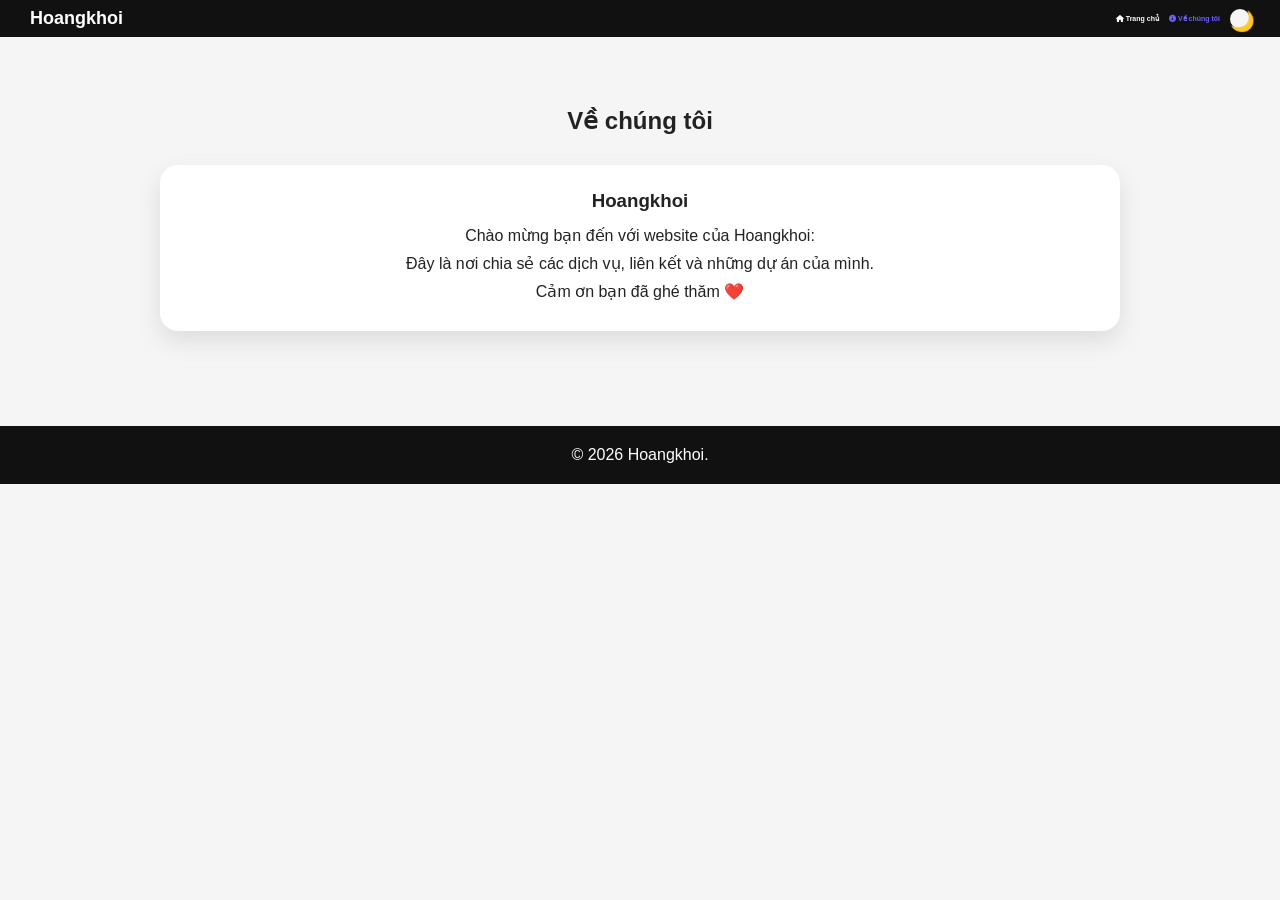
==== about.html @ afb0d111 "Add files via upload" ====
<!DOCTYPE html>
<html lang="vi">

<head>
    <meta charset="UTF-8">
    <meta name="viewport" content="width=device-width, initial-scale=1.0">
    <title>Về chúng tôi</title>

    <link rel="stylesheet" href="style.css?v=2">

    <link rel="stylesheet"
        href="https://cdnjs.cloudflare.com/ajax/libs/font-awesome/6.5.1/css/all.min.css">
</head>

<body>

<header>

    <h1 class="logo">Hoangkhoi</h1>

    <nav class="navbar">

        <a href="index.html">
            <i class="fa-solid fa-house"></i>
            Trang chủ
        </a>

        <a href="about.html" class="active">
            <i class="fa-solid fa-circle-info"></i>
            Về chúng tôi
        </a>

        <button id="theme-toggle">
            🌙
        </button>

    </nav>

</header>


<section class="services">

    <h2>Về chúng tôi</h2>

    <div class="service-item">

        <h3>Hoangkhoi</h3>

        <p>
            Chào mừng bạn đến với website của Hoangkhoi:
        </p>

        <p>
            Đây là nơi chia sẻ các dịch vụ, liên kết và những dự án của mình.
        </p>

        <p>
            Cảm ơn bạn đã ghé thăm ❤️
        </p>

    </div>

</section>


<footer>

    © 2026 Hoangkhoi. 

</footer>

<script src="script.js?v=2"></script>

</body>

</html>
---- style.css ----
/* = / 
/ KhoinD VN / 
/ = */

*{ 
margin:0; 
padding:0; 
box-sizing:border-box; 
}

body{ 
font-family:Arial,Helvetica,sans-serif; 
background:#f5f5f5; 
color:#222; 
transition:0.3s; 
}

/* Header */

header{ 
background:#111; 
color:#fff;

display:flex;
justify-content:space-between;
align-items:center;

padding:8px 30px;

position:sticky;
top:0;
z-index:1000;
}

.logo{ 
font-size:18px; 
font-weight:bold; 
}

/* Thanh điều hướng */

.navbar{ 
display:flex; 
align-items:center; 
gap:10px; 
}

.navbar a{ 
color:white; 
text-decoration:none; 
font-size:7px; 
font-weight:bold; 
transition:.3s; 
}

.navbar a:hover{ 
color:#6C63FF; 
}

.navbar a.active{ 
color:#6C63FF; 
}

/* Nút Dark Mode */

#theme-toggle{

width:20px;
height:20px;

border:none;
border-radius:50%;

cursor:pointer;

background:#f5f5f5;
color:white;

font-size:20px;

transition:.3s;
}

#theme-toggle:hover{

transform:scale(1.1);
}

/* Nội dung */

.services{

max-width:1000px;

margin:50px auto;

padding:20px;
}

.services h2{

text-align:center;

margin-bottom:30px;
}

.service-item{ 
background:white; 
border-radius:18px; 
padding:25px; 
margin-bottom:25px; 
box-shadow:0 10px 25px rgba(0,0,0,.1); 
transition:.3s;

display:flex;
flex-direction:column;
align-items:center;
justify-content:center;
text-align:center;
}

.service-item:hover{

transform:translateY(-5px);
}

.service-item h3{

margin-bottom:10px;
}

.service-item p{

line-height:28px;
}

.service-item a{ 
display:inline-flex; 
align-items:center; 
justify-content:center;

width:120px;
height:50px;

margin-top:15px;

background:#6C63FF;
color:white;
text-decoration:none;

border-radius:12px;
}

.service-item a:hover{

opacity:.9;
}

/* Footer */

footer{

background:#111;

color:white;

text-align:center;

padding:20px;

margin-top:50px;
}

/* Dark Mode */

.dark-mode{

background:#121212;

color:white;
}

.dark-mode header{

background:#000;
}

.dark-mode footer{

background:#000;
}

.dark-mode .service-item{

background:#1f1f1f;

color:white;
}

.dark-mode .service-item a{

background:#6C63FF;
}

/* Điện thoại */

@media(max-width:768px){

header{

flex-direction:column;

gap:15px;
}

.navbar{

flex-wrap:wrap;

justify-content:center;
}

.logo{

font-size:22px;
}

}
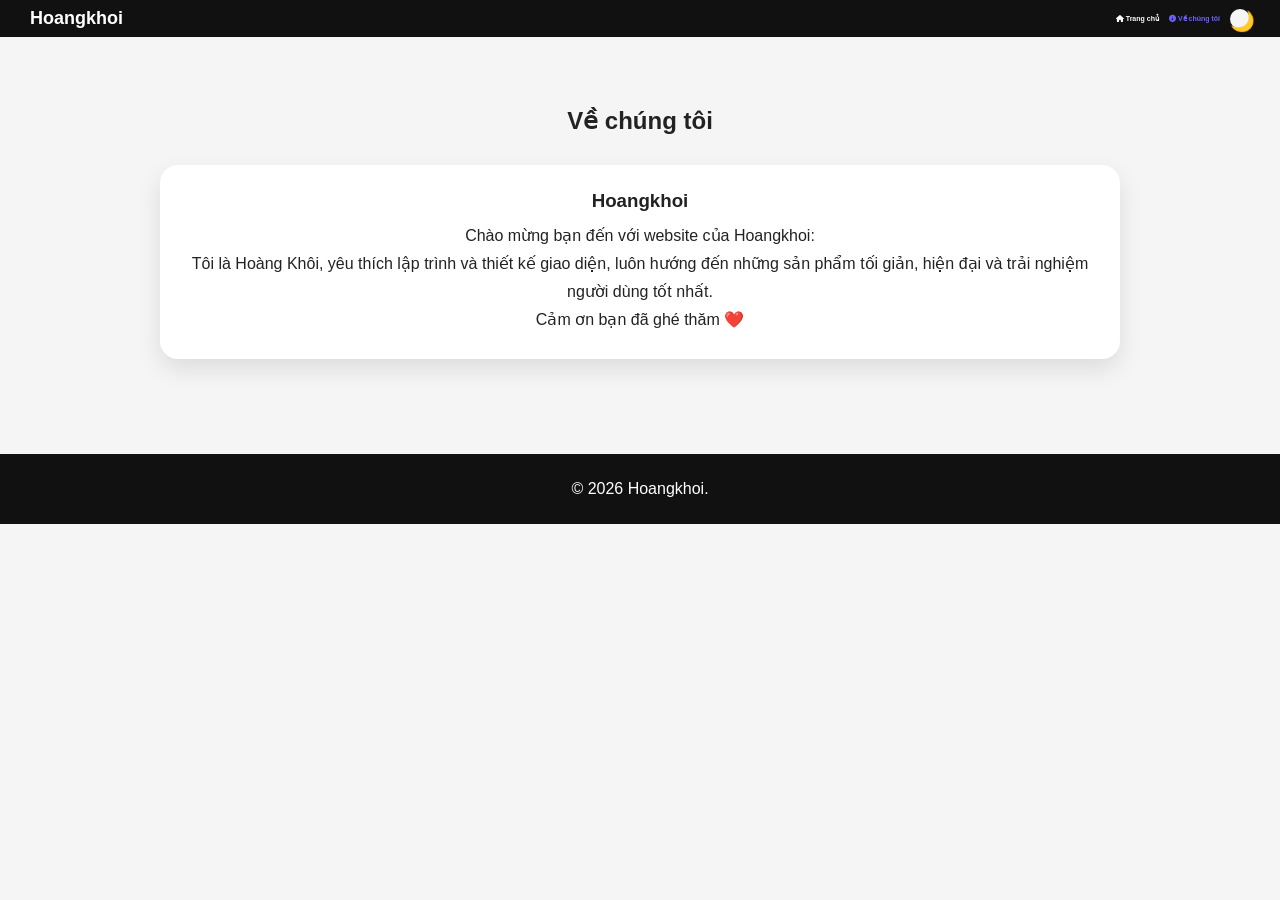
==== commit 5331dbbc: "Add files via upload" ====
--- a/about.html
+++ b/about.html
@@ -52,7 +52,7 @@
         </p>
 
         <p>
-            Đây là nơi chia sẻ các dịch vụ, liên kết và những dự án của mình.
+            Tôi là Hoàng Khôi, yêu thích lập trình và thiết kế giao diện, luôn hướng đến những sản phẩm tối giản, hiện đại và trải nghiệm người dùng tốt nhất.
         </p>
 
         <p>
--- a/style.css
+++ b/style.css
@@ -150,10 +150,13 @@
 
 border-radius:12px;
 }
+.service-item a{
+    transition: transform .3s, opacity .3s;
+}
 
 .service-item a:hover{
-
-opacity:.9;
+    transform: scale(1.05);
+    opacity: .9;
 }
 
 /* Footer */
@@ -169,6 +172,8 @@
 padding:20px;
 
 margin-top:50px;
+
+line-height:30px;
 }
 
 /* Dark Mode */
@@ -225,4 +230,32 @@
 font-size:22px;
 }
 
-}+}
+.image-card{
+
+    margin-top:25px;
+
+    background:white;
+
+    border-radius:20px;
+
+    overflow:hidden;
+
+    box-shadow:0 10px 25px rgba(0,0,0,.1);
+
+}
+
+.image-card img{
+
+    width:100%;
+
+    height:420px;
+
+    object-fit:cover;
+
+    display:block;
+
+}
+.dark-mode .image-card{
+    background:#1f1f1f;
+}
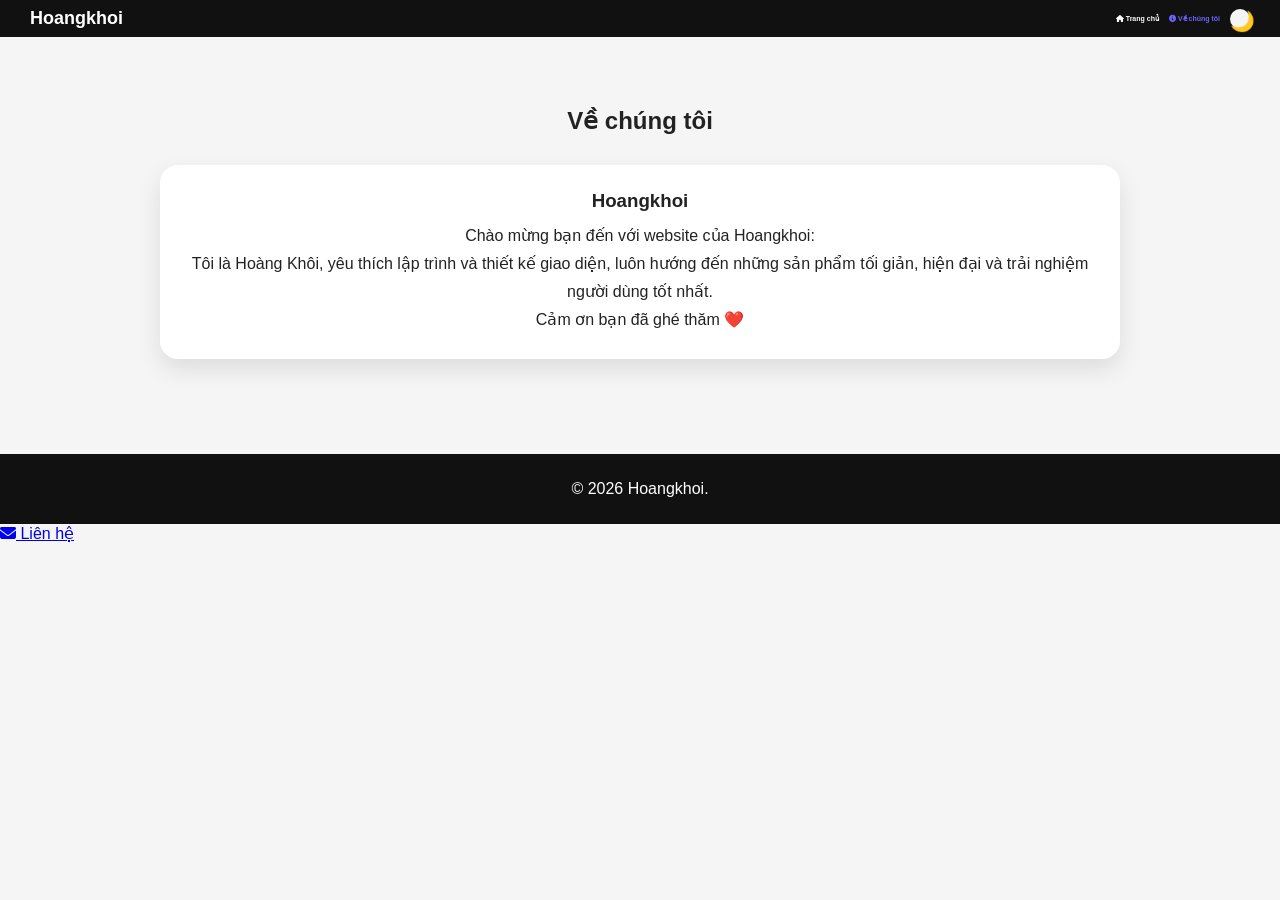
==== commit aafbc009: "Add files via upload" ====
--- a/about.html
+++ b/about.html
@@ -74,4 +74,8 @@
 
 </body>
 
-</html>+</html>
+<a href="contact.html">
+    <i class="fa-solid fa-envelope"></i>
+    Liên hệ
+</a>
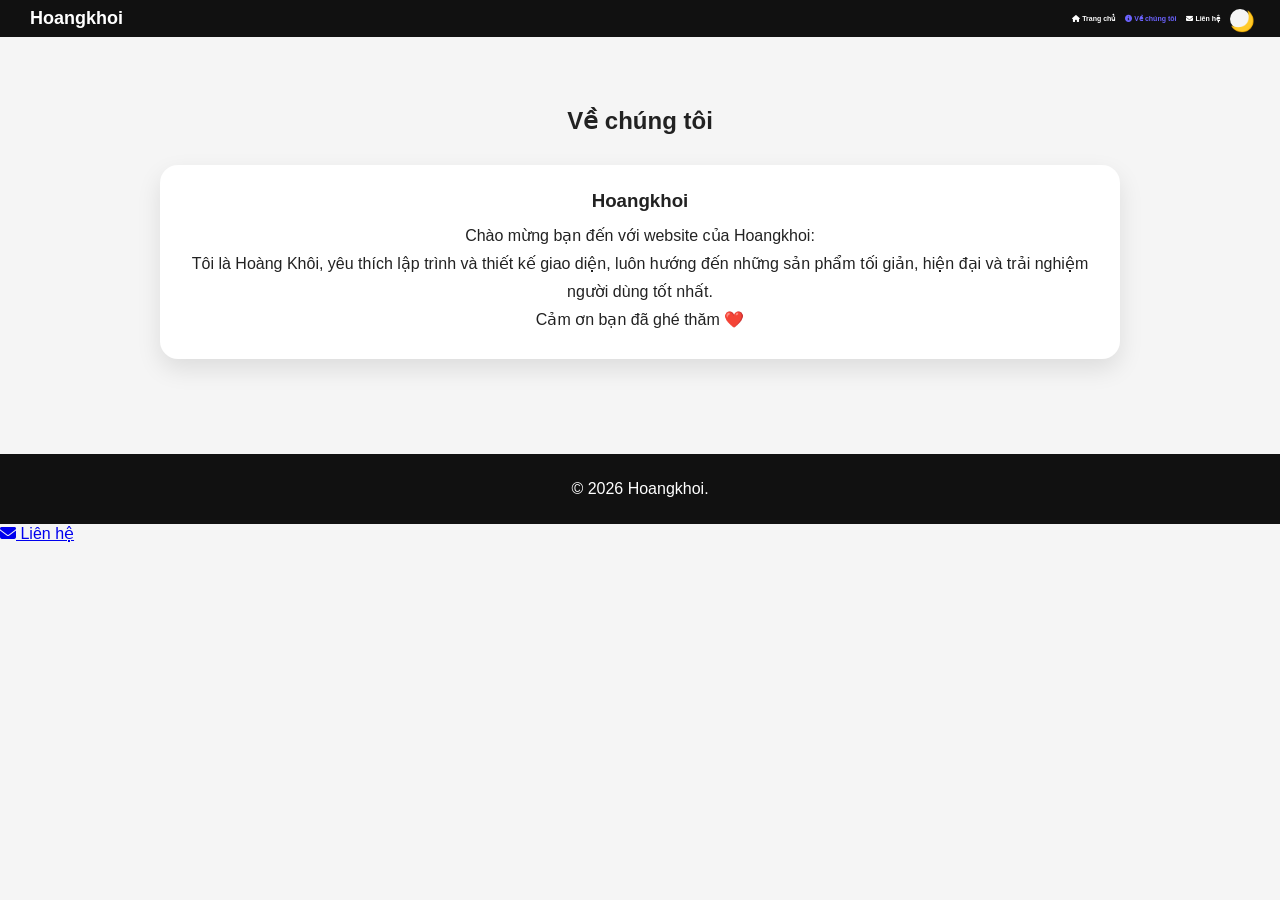
==== commit 12e18b82: "Add files via upload" ====
--- a/about.html
+++ b/about.html
@@ -29,6 +29,11 @@
             <i class="fa-solid fa-circle-info"></i>
             Về chúng tôi
         </a>
+        
+        <a href="contact.html">
+    <i class="fa-solid fa-envelope"></i>
+    Liên hệ
+</a>
 
         <button id="theme-toggle">
             🌙
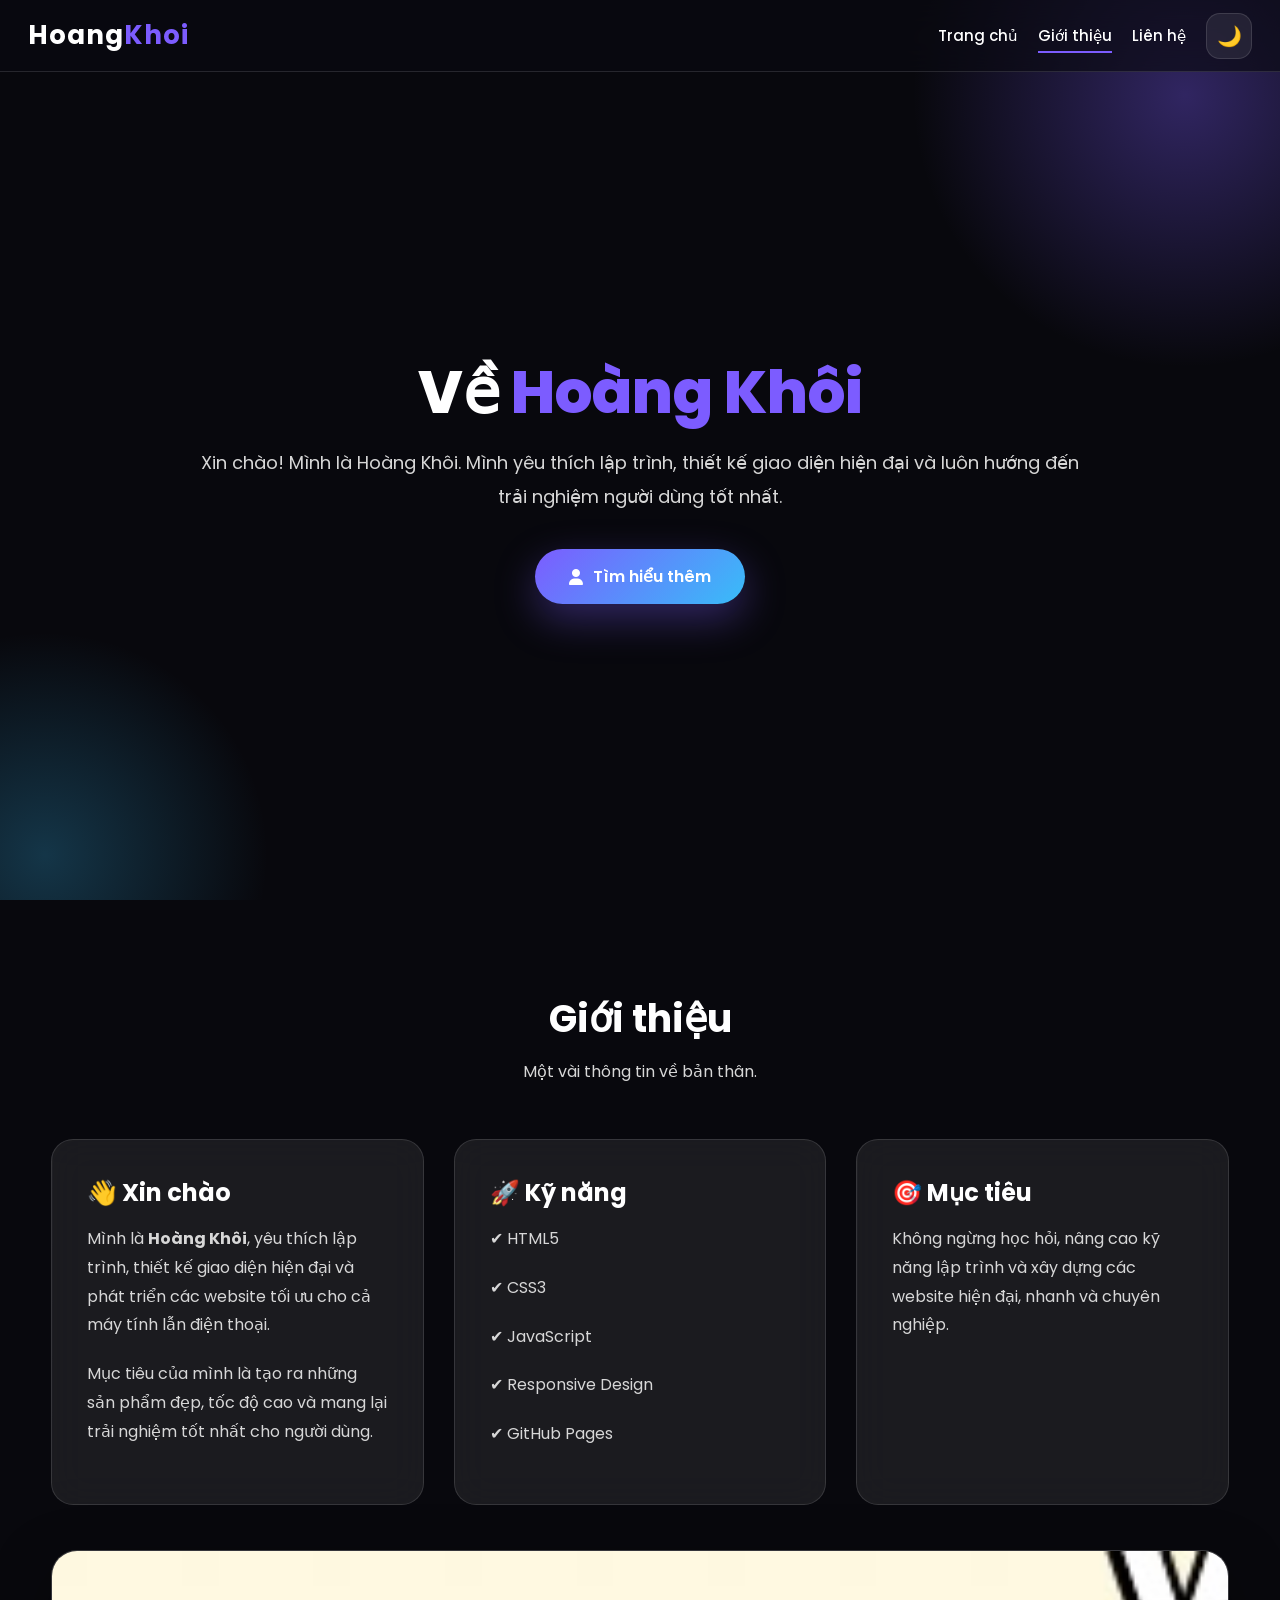
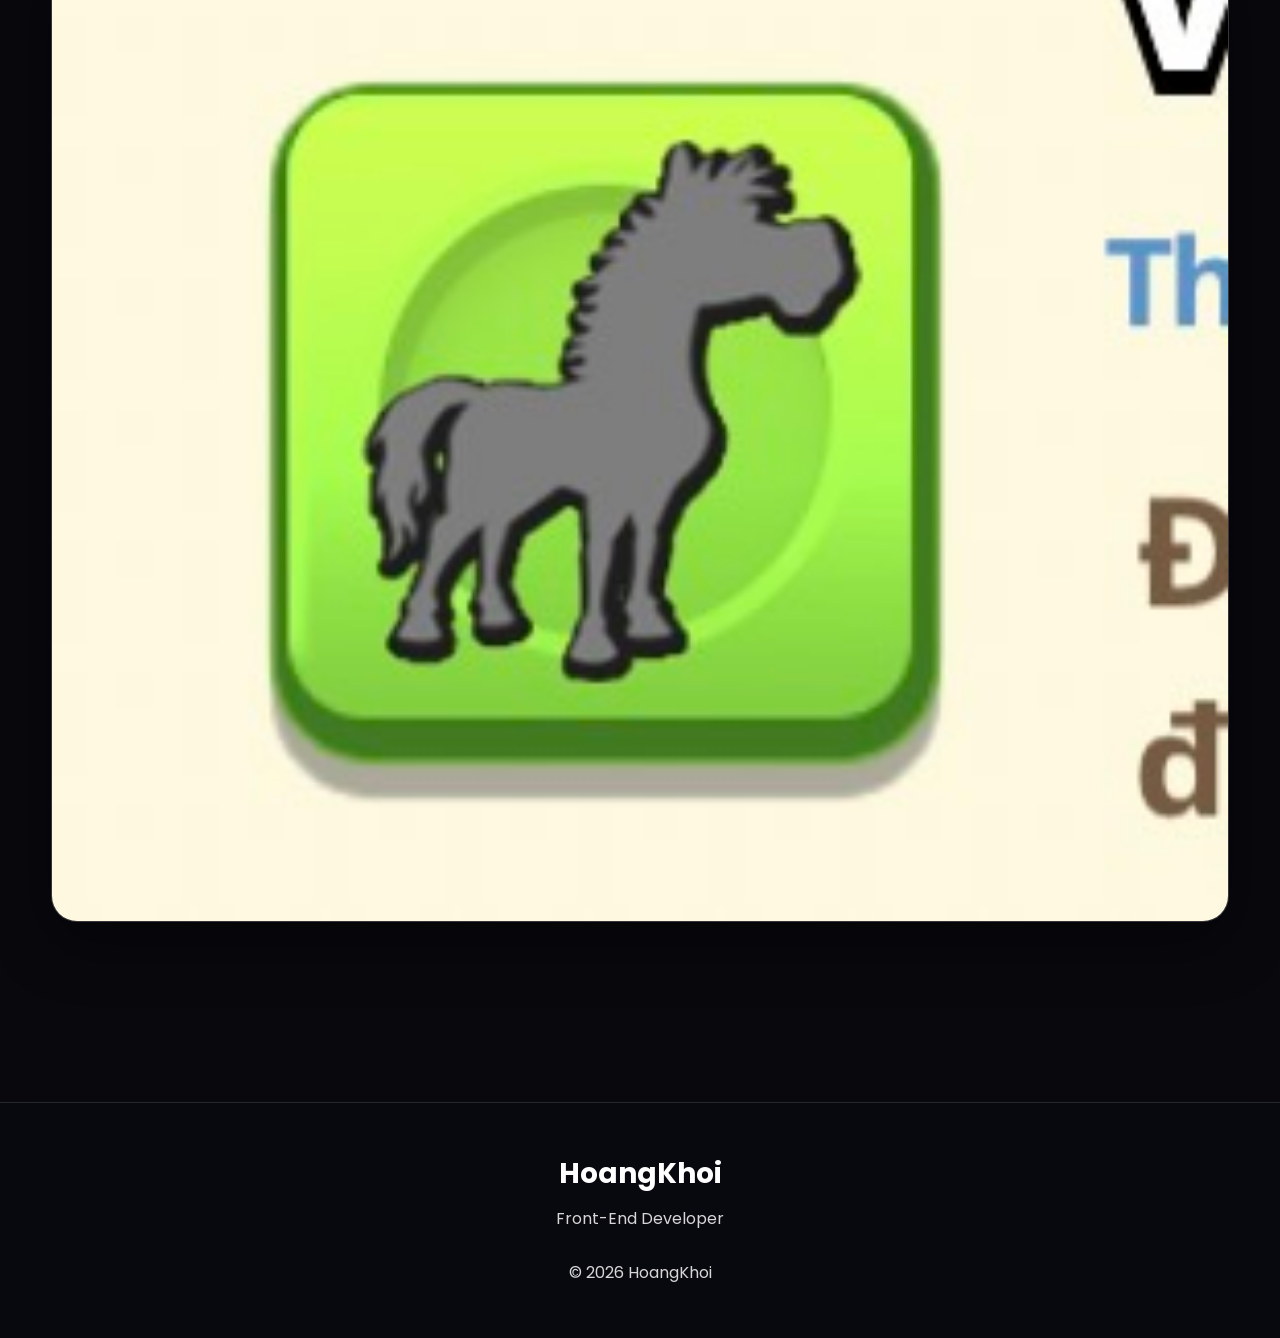
==== commit 2ef14064: "Add files via upload" ====
--- a/about.html
+++ b/about.html
@@ -2,85 +2,341 @@
 <html lang="vi">
 
 <head>
+
     <meta charset="UTF-8">
-    <meta name="viewport" content="width=device-width, initial-scale=1.0">
-    <title>Về chúng tôi</title>
-
-    <link rel="stylesheet" href="style.css?v=2">
-
+
+    <meta name="viewport"
+          content="width=device-width, initial-scale=1.0">
+
+    <meta name="description"
+          content="Giới thiệu về Hoàng Khôi">
+
+    <meta name="keywords"
+          content="HoangKhoi, About, Portfolio">
+
+    <meta name="author"
+          content="HoangKhoi">
+
+    <title>Giới thiệu | HoangKhoi</title>
+
+    <!-- CSS -->
+    <link rel="stylesheet" href="style.css">
+
+    <!-- Font Awesome -->
     <link rel="stylesheet"
-        href="https://cdnjs.cloudflare.com/ajax/libs/font-awesome/6.5.1/css/all.min.css">
+          href="https://cdnjs.cloudflare.com/ajax/libs/font-awesome/6.7.2/css/all.min.css">
+
+    <!-- Favicon -->
+    <link rel="icon"
+          href="favicon.ico">
+
 </head>
 
 <body>
 
+<!-- =========================
+        LOADER
+========================== -->
+
+<div id="loader">
+
+    <div class="loader-circle"></div>
+
+</div>
+
+<!-- =========================
+        OVERLAY
+========================== -->
+
+<div class="overlay"></div>
+
+<!-- =========================
+        SIDEBAR
+========================== -->
+
+<aside class="sidebar">
+
+    <button class="sidebar-close">
+
+        <i class="fa-solid fa-xmark"></i>
+
+    </button>
+
+    <a href="index.html">
+
+        <i class="fa-solid fa-house"></i>
+
+        Trang chủ
+
+    </a>
+
+    <a href="about.html">
+
+        <i class="fa-solid fa-circle-info"></i>
+
+        Giới thiệu
+
+    </a>
+
+    <a href="contact.html">
+
+        <i class="fa-solid fa-envelope"></i>
+
+        Liên hệ
+
+    </a>
+
+</aside>
+
+<!-- =========================
+        HEADER
+========================== -->
+
 <header>
 
-    <h1 class="logo">Hoangkhoi</h1>
+    <button class="menu-btn">
+
+        <i class="fa-solid fa-bars"></i>
+
+    </button>
+
+    <h1 class="logo">
+
+        Hoang<span>Khoi</span>
+
+    </h1>
 
     <nav class="navbar">
 
         <a href="index.html">
-            <i class="fa-solid fa-house"></i>
+
             Trang chủ
+
         </a>
 
-        <a href="about.html" class="active">
-            <i class="fa-solid fa-circle-info"></i>
-            Về chúng tôi
+        <a class="active"
+           href="about.html">
+
+            Giới thiệu
+
         </a>
-        
+
         <a href="contact.html">
-    <i class="fa-solid fa-envelope"></i>
-    Liên hệ
-</a>
+
+            Liên hệ
+
+        </a>
 
         <button id="theme-toggle">
+
             🌙
+
         </button>
 
     </nav>
 
 </header>
 
-
-<section class="services">
-
-    <h2>Về chúng tôi</h2>
-
-    <div class="service-item">
-
-        <h3>Hoangkhoi</h3>
+<!-- =========================
+        HERO
+========================== -->
+
+<section class="hero">
+
+    <div class="hero-content fade-in">
+
+        <h1>
+
+            Về
+
+            <span>
+
+                Hoàng Khôi
+
+            </span>
+
+        </h1>
 
         <p>
-            Chào mừng bạn đến với website của Hoangkhoi:
+
+            Xin chào! Mình là Hoàng Khôi.
+            Mình yêu thích lập trình, thiết kế giao diện hiện đại
+            và luôn hướng đến trải nghiệm người dùng tốt nhất.
+
         </p>
 
-        <p>
-            Tôi là Hoàng Khôi, yêu thích lập trình và thiết kế giao diện, luôn hướng đến những sản phẩm tối giản, hiện đại và trải nghiệm người dùng tốt nhất.
-        </p>
-
-        <p>
-            Cảm ơn bạn đã ghé thăm ❤️
-        </p>
+        <a href="#about"
+
+           class="btn ripple">
+
+            <i class="fa-solid fa-user"></i>
+
+            Tìm hiểu thêm
+
+        </a>
 
     </div>
 
 </section>
 
+<!-- =========================
+        ABOUT
+========================== -->
+
+<section id="about"
+
+         class="section">
+
+<div class="container">
+
+<div class="section-title reveal">
+
+<h2>
+
+Giới thiệu
+
+</h2>
+
+<p>
+
+Một vài thông tin về bản thân.
+
+</p>
+
+</div>
+
+<div class="services">
+        <!-- Thông tin cá nhân -->
+
+        <div class="service-item reveal">
+
+            <h3>
+                👋 Xin chào
+            </h3>
+
+            <p>
+                Mình là <strong>Hoàng Khôi</strong>, yêu thích lập trình,
+                thiết kế giao diện hiện đại và phát triển các website
+                tối ưu cho cả máy tính lẫn điện thoại.
+            </p>
+
+            <p>
+                Mục tiêu của mình là tạo ra những sản phẩm đẹp,
+                tốc độ cao và mang lại trải nghiệm tốt nhất
+                cho người dùng.
+            </p>
+
+        </div>
+
+
+
+        <!-- Kỹ năng -->
+
+        <div class="service-item reveal">
+
+            <h3>
+                🚀 Kỹ năng
+            </h3>
+
+            <p>✔ HTML5</p>
+
+            <p>✔ CSS3</p>
+
+            <p>✔ JavaScript</p>
+
+            <p>✔ Responsive Design</p>
+
+            <p>✔ GitHub Pages</p>
+
+        </div>
+
+
+
+        <!-- Mục tiêu -->
+
+        <div class="service-item reveal">
+
+            <h3>
+                🎯 Mục tiêu
+            </h3>
+
+            <p>
+                Không ngừng học hỏi,
+                nâng cao kỹ năng lập trình
+                và xây dựng các website
+                hiện đại, nhanh và chuyên nghiệp.
+            </p>
+
+        </div>
+
+    </div>
+
+
+
+    <!-- Ảnh -->
+
+    <div class="image-card reveal">
+
+        <img src="images/121234.jpeg"
+
+             alt="Hoàng Khôi">
+
+    </div>
+
+</div>
+
+</section>
+
+
+
+<!-- ==========================
+        FOOTER
+========================== -->
 
 <footer>
 
-    © 2026 Hoangkhoi. 
+    <h3>
+
+        HoangKhoi
+
+    </h3>
+
+    <p>
+
+        Front-End Developer
+
+    </p>
+
+    <br>
+
+    <p>
+
+        © 2026 HoangKhoi
+
+    </p>
 
 </footer>
 
-<script src="script.js?v=2"></script>
+
+
+<!-- ==========================
+        BACK TO TOP
+========================== -->
+
+<button class="back-top">
+
+    <i class="fa-solid fa-arrow-up"></i>
+
+</button>
+
+
+
+<!-- ==========================
+        SCRIPT
+========================== -->
+
+<script src="script.js"></script>
 
 </body>
 
-</html>
-<a href="contact.html">
-    <i class="fa-solid fa-envelope"></i>
-    Liên hệ
-</a>+</html>
--- a/style.css
+++ b/style.css
@@ -1,261 +1,1290 @@
-/* = / 
-/ KhoinD VN / 
-/ = */
-
-*{ 
-margin:0; 
-padding:0; 
-box-sizing:border-box; 
-}
-
-body{ 
-font-family:Arial,Helvetica,sans-serif; 
-background:#f5f5f5; 
-color:#222; 
-transition:0.3s; 
-}
-
-/* Header */
-
-header{ 
-background:#111; 
-color:#fff;
-
-display:flex;
-justify-content:space-between;
-align-items:center;
-
-padding:8px 30px;
-
-position:sticky;
-top:0;
-z-index:1000;
-}
-
-.logo{ 
-font-size:18px; 
-font-weight:bold; 
-}
-
-/* Thanh điều hướng */
-
-.navbar{ 
-display:flex; 
-align-items:center; 
-gap:10px; 
-}
-
-.navbar a{ 
-color:white; 
-text-decoration:none; 
-font-size:7px; 
-font-weight:bold; 
-transition:.3s; 
-}
-
-.navbar a:hover{ 
-color:#6C63FF; 
-}
-
-.navbar a.active{ 
-color:#6C63FF; 
-}
-
-/* Nút Dark Mode */
+/*==================================================
+    PHK PREMIUM V3
+    STYLE.CSS
+    Author : HoangKhoi
+==================================================*/
+
+/* ==========================
+        GOOGLE FONT
+========================== */
+
+@import url('https://fonts.googleapis.com/css2?family=Poppins:wght@300;400;500;600;700;800&display=swap');
+
+
+/* ==========================
+          RESET
+========================== */
+
+*{
+    margin:0;
+    padding:0;
+    box-sizing:border-box;
+}
+
+html{
+    scroll-behavior:smooth;
+}
+
+body{
+
+    font-family:"Poppins",sans-serif;
+
+    background:#08080d;
+
+    color:#ffffff;
+
+    overflow-x:hidden;
+
+    transition:.35s ease;
+}
+
+
+/* ==========================
+        CSS VARIABLES
+========================== */
+
+:root{
+
+    --primary:#7c5cff;
+
+    --secondary:#38bdf8;
+
+    --success:#00d084;
+
+    --danger:#ff4d6d;
+
+    --warning:#ffb703;
+
+    --white:#ffffff;
+
+    --black:#000000;
+
+    --text:#d7d7d7;
+
+    --glass:rgba(255,255,255,.08);
+
+    --border:rgba(255,255,255,.12);
+
+    --shadow:0 20px 60px rgba(0,0,0,.35);
+
+    --radius:22px;
+
+    --transition:.35s ease;
+
+}
+
+
+/* ==========================
+      LIGHT MODE
+========================== */
+
+body.light{
+
+    background:#f5f7fb;
+
+    color:#222;
+
+}
+
+body.light .glass{
+
+    background:rgba(255,255,255,.75);
+
+}
+
+body.light header{
+
+    background:rgba(255,255,255,.75);
+
+}
+body.light #theme-toggle{
+
+    color:#222;
+
+}
+body.light .service-item p{
+
+    color:#555;
+
+}
+
+body.light .section-title p{
+
+    color:#555;
+
+}
+
+body.light footer p{
+
+    color:#555;
+
+}
+body.light .sidebar-close{
+
+    color:#222;
+
+    background:#f1f1f1;
+
+}
+
+
+/* ==========================
+        SCROLLBAR
+========================== */
+
+::-webkit-scrollbar{
+
+    width:10px;
+
+}
+
+::-webkit-scrollbar-track{
+
+    background:#0e0e14;
+
+}
+
+::-webkit-scrollbar-thumb{
+
+    background:linear-gradient(
+        180deg,
+        var(--primary),
+        var(--secondary)
+    );
+
+    border-radius:20px;
+
+}
+
+::-webkit-scrollbar-thumb:hover{
+
+    background:#8d74ff;
+
+}
+
+
+/* ==========================
+        HEADER
+========================== */
+
+header{
+
+    position:fixed;
+
+    top:0;
+
+    left:0;
+
+    width:100%;
+
+    height:72px;
+
+    display:flex;
+
+    align-items:center;
+
+    justify-content:space-between;
+
+    padding:0 28px;
+
+    backdrop-filter:blur(18px);
+
+    background:rgba(10,10,18,.65);
+
+    border-bottom:1px solid var(--border);
+
+    z-index:9999;
+
+    transition:var(--transition);
+
+}
+
+header.scrolled{
+
+    height:64px;
+
+    box-shadow:var(--shadow);
+
+}
+
+
+/* ==========================
+          LOGO
+========================== */
+
+.logo{
+
+    font-size:26px;
+
+    font-weight:700;
+
+    letter-spacing:1px;
+
+    color:#fff;
+
+    user-select:none;
+
+}
+
+.logo span{
+
+    color:var(--primary);
+
+}
+
+
+/* ==========================
+      HAMBURGER BUTTON
+========================== */
+
+.menu-btn{
+
+    width:46px;
+    height:46px;
+
+    border:none;
+
+    border-radius:14px;
+
+    background:var(--glass);
+
+    border:1px solid var(--border);
+
+    color:#fff;
+
+    font-size:22px;
+
+    cursor:pointer;
+
+    display:none;
+
+    align-items:center;
+
+    justify-content:center;
+
+    transition:var(--transition);
+
+}
+
+.menu-btn:hover{
+
+    transform:scale(1.08);
+
+    background:rgba(255,255,255,.15);
+
+}
+/*==========================
+      THEME BUTTON
+==========================*/
 
 #theme-toggle{
 
-width:20px;
-height:20px;
-
-border:none;
-border-radius:50%;
-
-cursor:pointer;
-
-background:#f5f5f5;
-color:white;
-
-font-size:20px;
-
-transition:.3s;
+    width:46px;
+
+    height:46px;
+
+    border:none;
+
+    border-radius:14px;
+
+    background:var(--glass);
+
+    border:1px solid var(--border);
+
+    color:#fff;
+
+    font-size:20px;
+
+    cursor:pointer;
+
+    display:flex;
+
+    align-items:center;
+
+    justify-content:center;
+
+    transition:var(--transition);
+
 }
 
 #theme-toggle:hover{
 
-transform:scale(1.1);
-}
-
-/* Nội dung */
+    transform:scale(1.08);
+
+    background:rgba(255,255,255,.15);
+
+}
+
+
+/* ==========================
+         NAVBAR
+========================== */
+
+.navbar{
+
+    display:flex;
+
+    align-items:center;
+
+    gap:20px;
+
+}
+
+.navbar a{
+
+    color:#ffffff;
+
+    text-decoration:none;
+
+    font-size:15px;
+
+    font-weight:500;
+
+    transition:.3s;
+
+    position:relative;
+
+}
+
+.navbar a::after{
+
+    content:"";
+
+    position:absolute;
+
+    left:0;
+
+    bottom:-6px;
+
+    width:0;
+
+    height:2px;
+
+    background:var(--primary);
+
+    transition:.3s;
+
+}
+
+.navbar a:hover::after,
+
+.navbar a.active::after{
+
+    width:100%;
+
+}
+/*==================================================
+        HERO SECTION
+==================================================*/
+
+.hero{
+
+    min-height:100vh;
+
+    display:flex;
+
+    align-items:center;
+
+    justify-content:center;
+
+    text-align:center;
+
+    padding:140px 20px 80px;
+
+    position:relative;
+
+    overflow:hidden;
+
+}
+
+.hero::before{
+
+    content:"";
+
+    position:absolute;
+
+    width:550px;
+
+    height:550px;
+
+    background:radial-gradient(circle,
+    rgba(124,92,255,.35),
+    transparent 70%);
+
+    top:-180px;
+
+    right:-180px;
+
+    border-radius:50%;
+
+}
+
+.hero::after{
+
+    content:"";
+
+    position:absolute;
+
+    width:450px;
+
+    height:450px;
+
+    background:radial-gradient(circle,
+    rgba(56,189,248,.25),
+    transparent 70%);
+
+    bottom:-180px;
+
+    left:-180px;
+
+    border-radius:50%;
+
+}
+
+.hero-content{
+
+    max-width:900px;
+
+    position:relative;
+
+    z-index:2;
+
+}
+
+.hero h1{
+
+    font-size:60px;
+
+    font-weight:800;
+
+    margin-bottom:18px;
+
+    line-height:1.2;
+
+}
+
+.hero h1 span{
+
+    color:var(--primary);
+
+}
+
+.hero p{
+
+    color:var(--text);
+
+    font-size:18px;
+
+    line-height:1.9;
+
+    margin-bottom:35px;
+
+}
+
+
+
+/*==================================================
+            PREMIUM BUTTON
+==================================================*/
+
+.btn{
+
+    display:inline-flex;
+
+    align-items:center;
+
+    justify-content:center;
+
+    gap:10px;
+
+    padding:15px 34px;
+
+    border-radius:999px;
+
+    text-decoration:none;
+
+    color:#fff;
+
+    background:linear-gradient(
+    135deg,
+    var(--primary),
+    var(--secondary));
+
+    font-weight:600;
+
+    transition:.35s;
+
+    box-shadow:0 15px 40px rgba(124,92,255,.35);
+
+}
+
+.btn:hover{
+
+    transform:translateY(-5px);
+
+    box-shadow:0 25px 50px rgba(124,92,255,.45);
+
+}
+
+
+
+/*==================================================
+            MAIN CONTAINER
+==================================================*/
+
+.container{
+
+    width:min(1180px,92%);
+
+    margin:auto;
+
+}
+
+
+
+/*==================================================
+            SECTION TITLE
+==================================================*/
+
+.section{
+
+    padding:90px 0;
+
+}
+
+.section-title{
+
+    text-align:center;
+
+    margin-bottom:55px;
+
+}
+
+.section-title h2{
+
+    font-size:38px;
+
+    margin-bottom:12px;
+
+}
+
+.section-title p{
+
+    color:var(--text);
+
+}
+
+
+
+/*==================================================
+            SERVICES GRID
+==================================================*/
 
 .services{
 
-max-width:1000px;
-
-margin:50px auto;
-
-padding:20px;
-}
-
-.services h2{
-
-text-align:center;
-
-margin-bottom:30px;
-}
-
-.service-item{ 
-background:white; 
-border-radius:18px; 
-padding:25px; 
-margin-bottom:25px; 
-box-shadow:0 10px 25px rgba(0,0,0,.1); 
-transition:.3s;
-
-display:flex;
-flex-direction:column;
-align-items:center;
-justify-content:center;
-text-align:center;
+    display:grid;
+
+    grid-template-columns:
+    repeat(auto-fit,minmax(280px,1fr));
+
+    gap:30px;
+
+}
+
+
+
+/*==================================================
+            PREMIUM CARD
+==================================================*/
+
+.service-item{
+
+    background:var(--glass);
+
+    border:1px solid var(--border);
+
+    backdrop-filter:blur(18px);
+
+    border-radius:var(--radius);
+
+    padding:35px;
+
+    transition:.35s;
+
+    position:relative;
+
+    overflow:hidden;
+
+}
+
+.service-item::before{
+
+    content:"";
+
+    position:absolute;
+
+    inset:0;
+
+    background:linear-gradient(
+    135deg,
+    transparent,
+    rgba(255,255,255,.06),
+    transparent);
+
+    transform:translateX(-100%);
+
+    transition:.7s;
+
+}
+
+.service-item:hover::before{
+
+    transform:translateX(100%);
+
 }
 
 .service-item:hover{
 
-transform:translateY(-5px);
+    transform:translateY(-10px);
+
+    box-shadow:var(--shadow);
+
 }
 
 .service-item h3{
 
-margin-bottom:10px;
+    font-size:24px;
+
+    margin-bottom:15px;
+
 }
 
 .service-item p{
 
-line-height:28px;
-}
-
-.service-item a{ 
-display:inline-flex; 
-align-items:center; 
-justify-content:center;
-
-width:120px;
-height:50px;
-
-margin-top:15px;
-
-background:#6C63FF;
-color:white;
-text-decoration:none;
-
-border-radius:12px;
-}
+    color:var(--text);
+
+    line-height:1.8;
+
+    margin-bottom:20px;
+
+}
+
+
+
+/*==================================================
+            PREMIUM LINK
+==================================================*/
+
 .service-item a{
-    transition: transform .3s, opacity .3s;
+
+    display:inline-flex;
+
+    align-items:center;
+
+    justify-content:center;
+
+    padding:13px 26px;
+
+    border-radius:14px;
+
+    text-decoration:none;
+
+    color:#fff;
+
+    background:linear-gradient(
+    135deg,
+    var(--primary),
+    var(--secondary));
+
+    transition:.35s;
+
 }
 
 .service-item a:hover{
-    transform: scale(1.05);
-    opacity: .9;
-}
-
-/* Footer */
+
+    transform:scale(1.06);
+
+}
+
+
+
+/*==================================================
+            IMAGE CARD
+==================================================*/
+
+.image-card{
+
+    margin-top:45px;
+
+    border-radius:26px;
+
+    overflow:hidden;
+
+    background:var(--glass);
+
+    border:1px solid var(--border);
+
+    backdrop-filter:blur(18px);
+
+    box-shadow:var(--shadow);
+
+}
+
+.image-card img{
+
+    width:100%;
+
+    display:block;
+
+    object-fit:cover;
+
+    transition:.6s;
+
+}
+
+.image-card:hover img{
+
+    transform:scale(1.05);
+
+}
+
+
+
+/*==================================================
+                FOOTER
+==================================================*/
 
 footer{
 
-background:#111;
-
-color:white;
-
-text-align:center;
-
-padding:20px;
-
-margin-top:50px;
-
-line-height:30px;
-}
-
-/* Dark Mode */
-
-.dark-mode{
-
-background:#121212;
-
-color:white;
-}
-
-.dark-mode header{
-
-background:#000;
-}
-
-.dark-mode footer{
-
-background:#000;
-}
-
-.dark-mode .service-item{
-
-background:#1f1f1f;
-
-color:white;
-}
-
-.dark-mode .service-item a{
-
-background:#6C63FF;
-}
-
-/* Điện thoại */
+    margin-top:90px;
+
+    padding:50px 20px;
+
+    text-align:center;
+
+    border-top:1px solid var(--border);
+
+    background:rgba(10,10,18,.65);
+
+    backdrop-filter:blur(16px);
+
+}
+
+footer h3{
+
+    font-size:28px;
+
+    margin-bottom:10px;
+
+}
+
+footer p{
+
+    color:var(--text);
+
+    line-height:1.8;
+
+}
+
+
+
+/*==================================================
+            BACK TO TOP
+==================================================*/
+
+.back-top{
+
+    position:fixed;
+
+    right:25px;
+
+    bottom:25px;
+
+    width:52px;
+
+    height:52px;
+
+    border-radius:50%;
+
+    border:none;
+
+    cursor:pointer;
+
+    color:#fff;
+
+    background:linear-gradient(
+    135deg,
+    var(--primary),
+    var(--secondary));
+
+    box-shadow:0 15px 40px rgba(124,92,255,.4);
+
+    opacity:0;
+
+    visibility:hidden;
+
+    transition:.35s;
+
+}
+
+.back-top.show{
+
+    opacity:1;
+
+    visibility:visible;
+
+}
+/*==================================================
+        MOBILE MENU
+==================================================*/
+
+.sidebar{
+
+    position:fixed;
+
+    top:0;
+
+    left:-320px;
+
+    width:300px;
+
+    height:100vh;
+
+    background:rgba(12,12,20,.96);
+
+    backdrop-filter:blur(20px);
+
+    border-right:1px solid var(--border);
+
+    padding:90px 25px;
+
+    transition:.4s ease;
+
+    z-index:99999;
+
+}
+
+.sidebar.active{
+
+    left:0;
+
+}
+
+.sidebar a{
+
+    display:flex;
+
+    align-items:center;
+
+    gap:14px;
+
+    color:#fff;
+
+    text-decoration:none;
+
+    padding:16px 18px;
+
+    margin-bottom:12px;
+
+    border-radius:14px;
+
+    transition:.3s;
+
+    font-weight:500;
+
+}
+
+.sidebar a:hover{
+
+    background:rgba(255,255,255,.08);
+
+    transform:translateX(8px);
+
+}
+
+.sidebar-close{
+
+    position:absolute;
+
+    top:22px;
+
+    right:20px;
+
+    width:42px;
+
+    height:42px;
+
+    border:none;
+
+    border-radius:12px;
+
+    cursor:pointer;
+
+    color:#fff;
+
+    background:var(--glass);
+
+}
+
+
+/*==================================================
+            OVERLAY
+==================================================*/
+
+.overlay{
+
+    position:fixed;
+
+    inset:0;
+
+    background:rgba(0,0,0,.55);
+
+    opacity:0;
+
+    visibility:hidden;
+
+    transition:.3s;
+
+    z-index:9990;
+
+}
+
+.overlay.active{
+
+    opacity:1;
+
+    visibility:visible;
+
+}
+
+
+/*==================================================
+            LOADER
+==================================================*/
+
+#loader{
+
+    position:fixed;
+
+    inset:0;
+
+    display:flex;
+
+    justify-content:center;
+
+    align-items:center;
+
+    background:#08080d;
+
+    z-index:999999;
+
+    transition:.6s;
+
+}
+
+.loader-circle{
+
+    width:70px;
+
+    height:70px;
+
+    border:6px solid rgba(255,255,255,.12);
+
+    border-top-color:var(--primary);
+
+    border-radius:50%;
+
+    animation:spin .9s linear infinite;
+
+}
+
+@keyframes spin{
+
+    to{
+
+        transform:rotate(360deg);
+
+    }
+
+}
+
+
+/*==================================================
+            SCROLL REVEAL
+==================================================*/
+
+.reveal{
+
+    opacity:0;
+
+    transform:translateY(45px);
+
+    transition:1s;
+
+}
+
+.reveal.show{
+
+    opacity:1;
+
+    transform:none;
+
+}
+
+
+/*==================================================
+            ANIMATION
+==================================================*/
+
+.fade-in{
+
+    animation:fadeIn .8s ease forwards;
+
+}
+
+@keyframes fadeIn{
+
+    from{
+
+        opacity:0;
+
+        transform:translateY(25px);
+
+    }
+
+    to{
+
+        opacity:1;
+
+        transform:none;
+
+    }
+
+}
+
+.zoom{
+
+    animation:zoom .7s ease;
+
+}
+
+@keyframes zoom{
+
+    from{
+
+        transform:scale(.9);
+
+        opacity:0;
+
+    }
+
+    to{
+
+        transform:scale(1);
+
+        opacity:1;
+
+    }
+
+}
+
+
+/*==================================================
+            RIPPLE
+==================================================*/
+
+.ripple{
+
+    position:relative;
+
+    overflow:hidden;
+
+}
+
+.ripple span{
+
+    position:absolute;
+
+    border-radius:50%;
+
+    transform:scale(0);
+
+    animation:ripple .6s linear;
+
+    background:rgba(255,255,255,.35);
+
+}
+
+@keyframes ripple{
+
+    to{
+
+        transform:scale(4);
+
+        opacity:0;
+
+    }
+
+}
+
+
+/*==================================================
+            RESPONSIVE
+==================================================*/
+
+@media(max-width:1100px){
+
+.hero h1{
+
+font-size:48px;
+
+}
+
+.section-title h2{
+
+font-size:34px;
+
+}
+
+}
 
 @media(max-width:768px){
 
-header{
-
-flex-direction:column;
-
-gap:15px;
-}
-
-.navbar{
-
-flex-wrap:wrap;
-
-justify-content:center;
-}
+    header{
+        padding:0 18px;
+        height:65px;
+    }
+
+    .navbar{
+        display:none;
+    }
+
+    .menu-btn{
+        display:flex;
+    }
+
+    .hero{
+        padding-top:120px;
+    }
+
+    .hero h1{
+        font-size:36px;
+    }
+
+    .hero p{
+        font-size:16px;
+    }
+
+    .section{
+        padding:70px 0;
+    }
+
+    .services{
+        grid-template-columns:1fr;
+    }
+
+    .image-card img{
+        height:280px;
+    }
+
+    footer{
+        padding:35px 18px;
+    }
+
+}
+
+@media(max-width:480px){
 
 .logo{
 
 font-size:22px;
-}
-
-}
-.image-card{
-
-    margin-top:25px;
-
-    background:white;
-
-    border-radius:20px;
-
-    overflow:hidden;
-
-    box-shadow:0 10px 25px rgba(0,0,0,.1);
-
-}
-
-.image-card img{
-
-    width:100%;
-
-    height:420px;
-
-    object-fit:cover;
-
-    display:block;
-
-}
-.dark-mode .image-card{
-    background:#1f1f1f;
-}
+
+}
+
+.hero h1{
+
+font-size:30px;
+
+}
+
+.hero p{
+
+font-size:15px;
+
+line-height:1.8;
+
+}
+
+.btn{
+
+width:100%;
+
+}
+
+.service-item{
+
+padding:25px;
+
+}
+
+.back-top{
+
+right:15px;
+
+bottom:15px;
+
+}
+
+}
+
+/*==================================================
+            DARK MODE
+==================================================*/
+
+
+body.light header{
+
+background:rgba(255,255,255,.82);
+
+}
+
+body.light .sidebar{
+
+background:#ffffff;
+
+}
+
+body.light .sidebar a{
+
+color:#222;
+
+}
+
+body.light .service-item{
+
+background:#ffffff;
+
+color:#222;
+
+border:1px solid rgba(0,0,0,.08);
+
+}
+
+body.light footer{
+
+background:#ffffff;
+
+color:#222;
+
+}
+
+body.light .image-card{
+
+background:#ffffff;
+
+}
+
+
+/*==================================================
+        END OF FILE
+==================================================*/
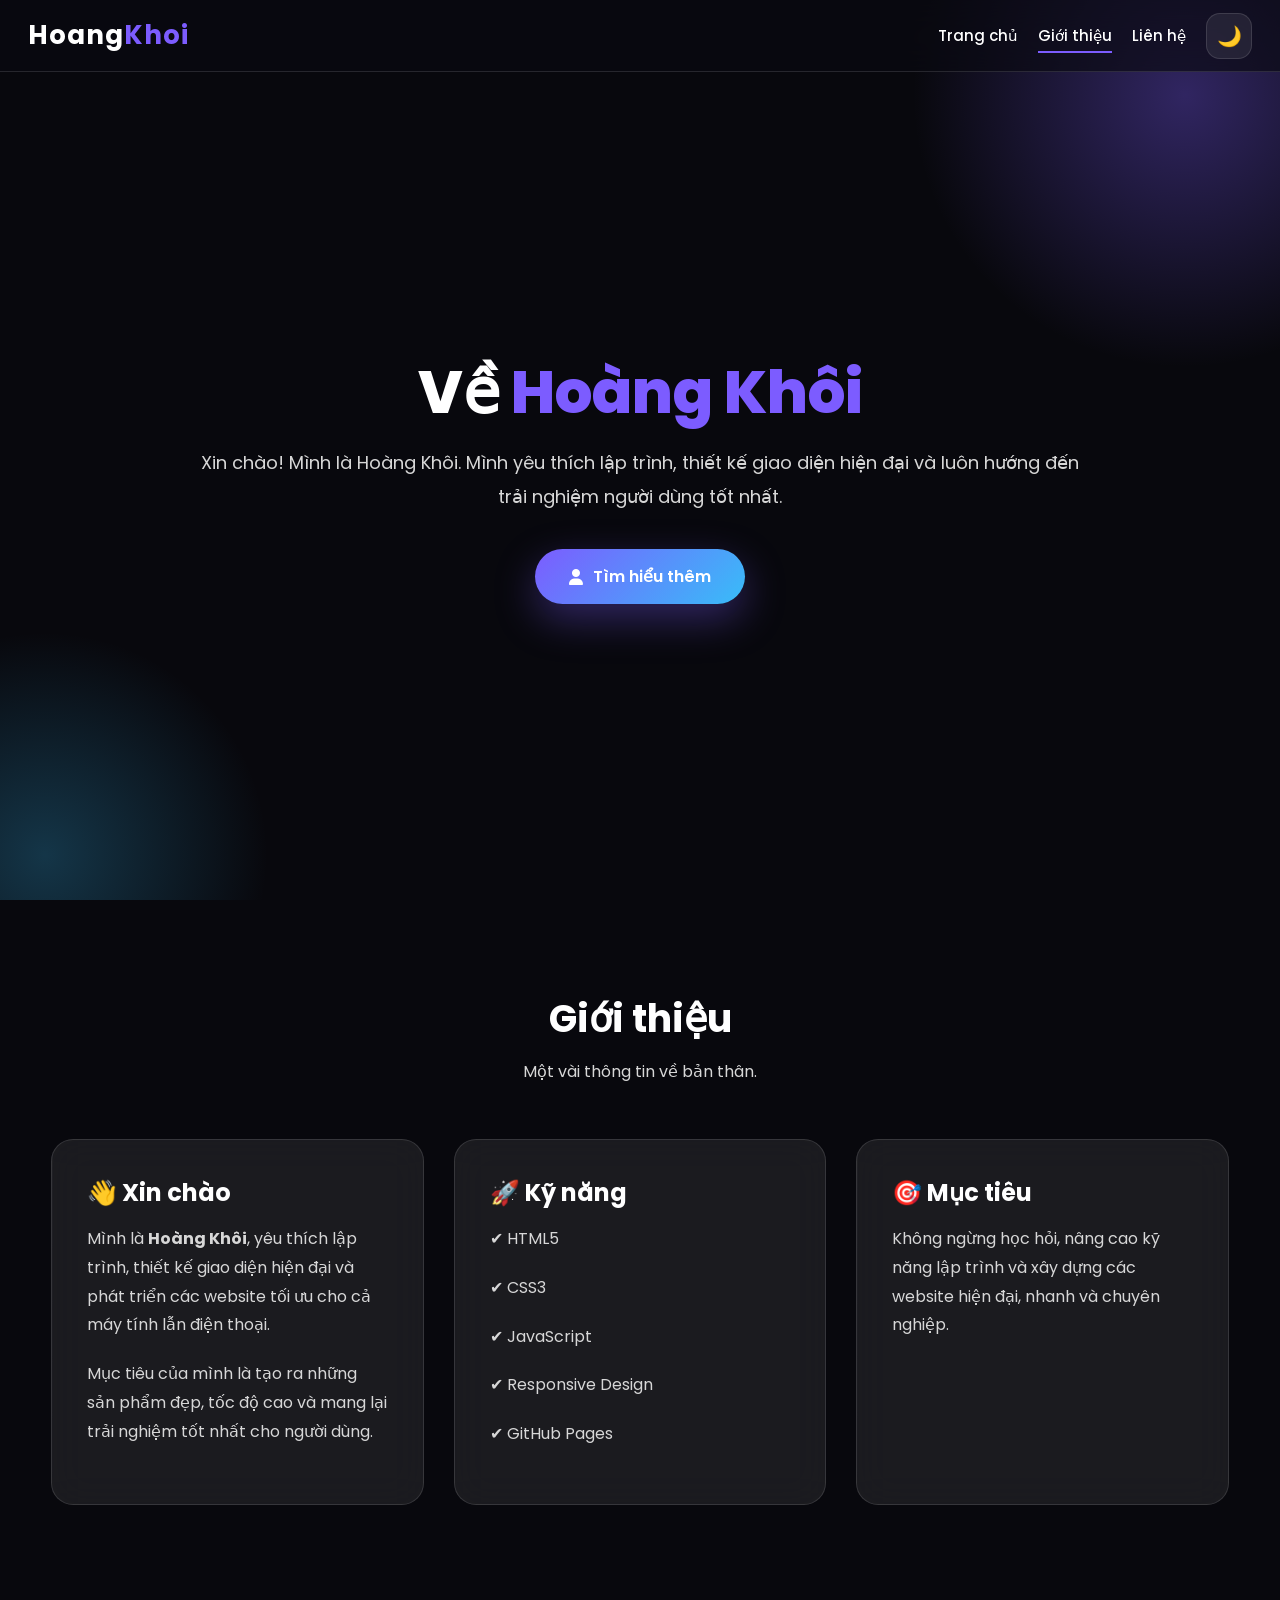
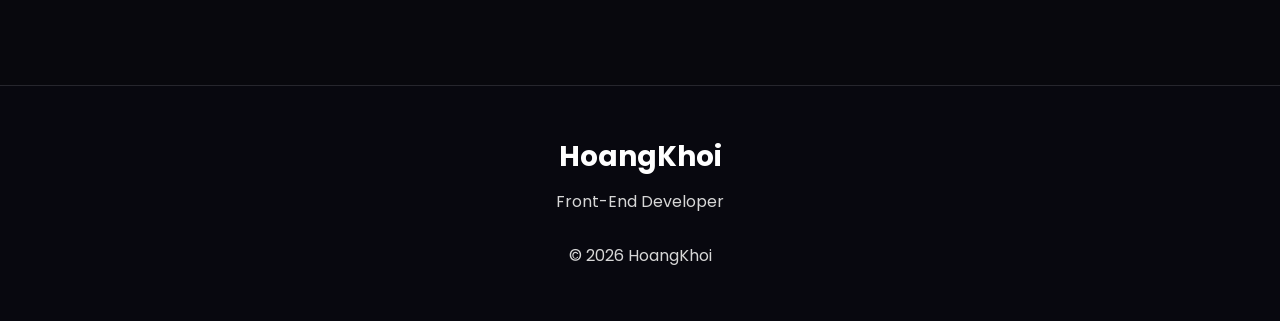
==== commit a20cf503: "Add files via upload" ====
--- a/about.html
+++ b/about.html
@@ -86,6 +86,14 @@
 
     </a>
 
+    <a href="#services">
+
+        <i class="fa-solid fa-layer-group"></i>
+
+        Dịch vụ
+
+    </a>
+    
 </aside>
 
 <!-- =========================
@@ -275,14 +283,6 @@
 
     <!-- Ảnh -->
 
-    <div class="image-card reveal">
-
-        <img src="images/121234.jpeg"
-
-             alt="Hoàng Khôi">
-
-    </div>
-
 </div>
 
 </section>
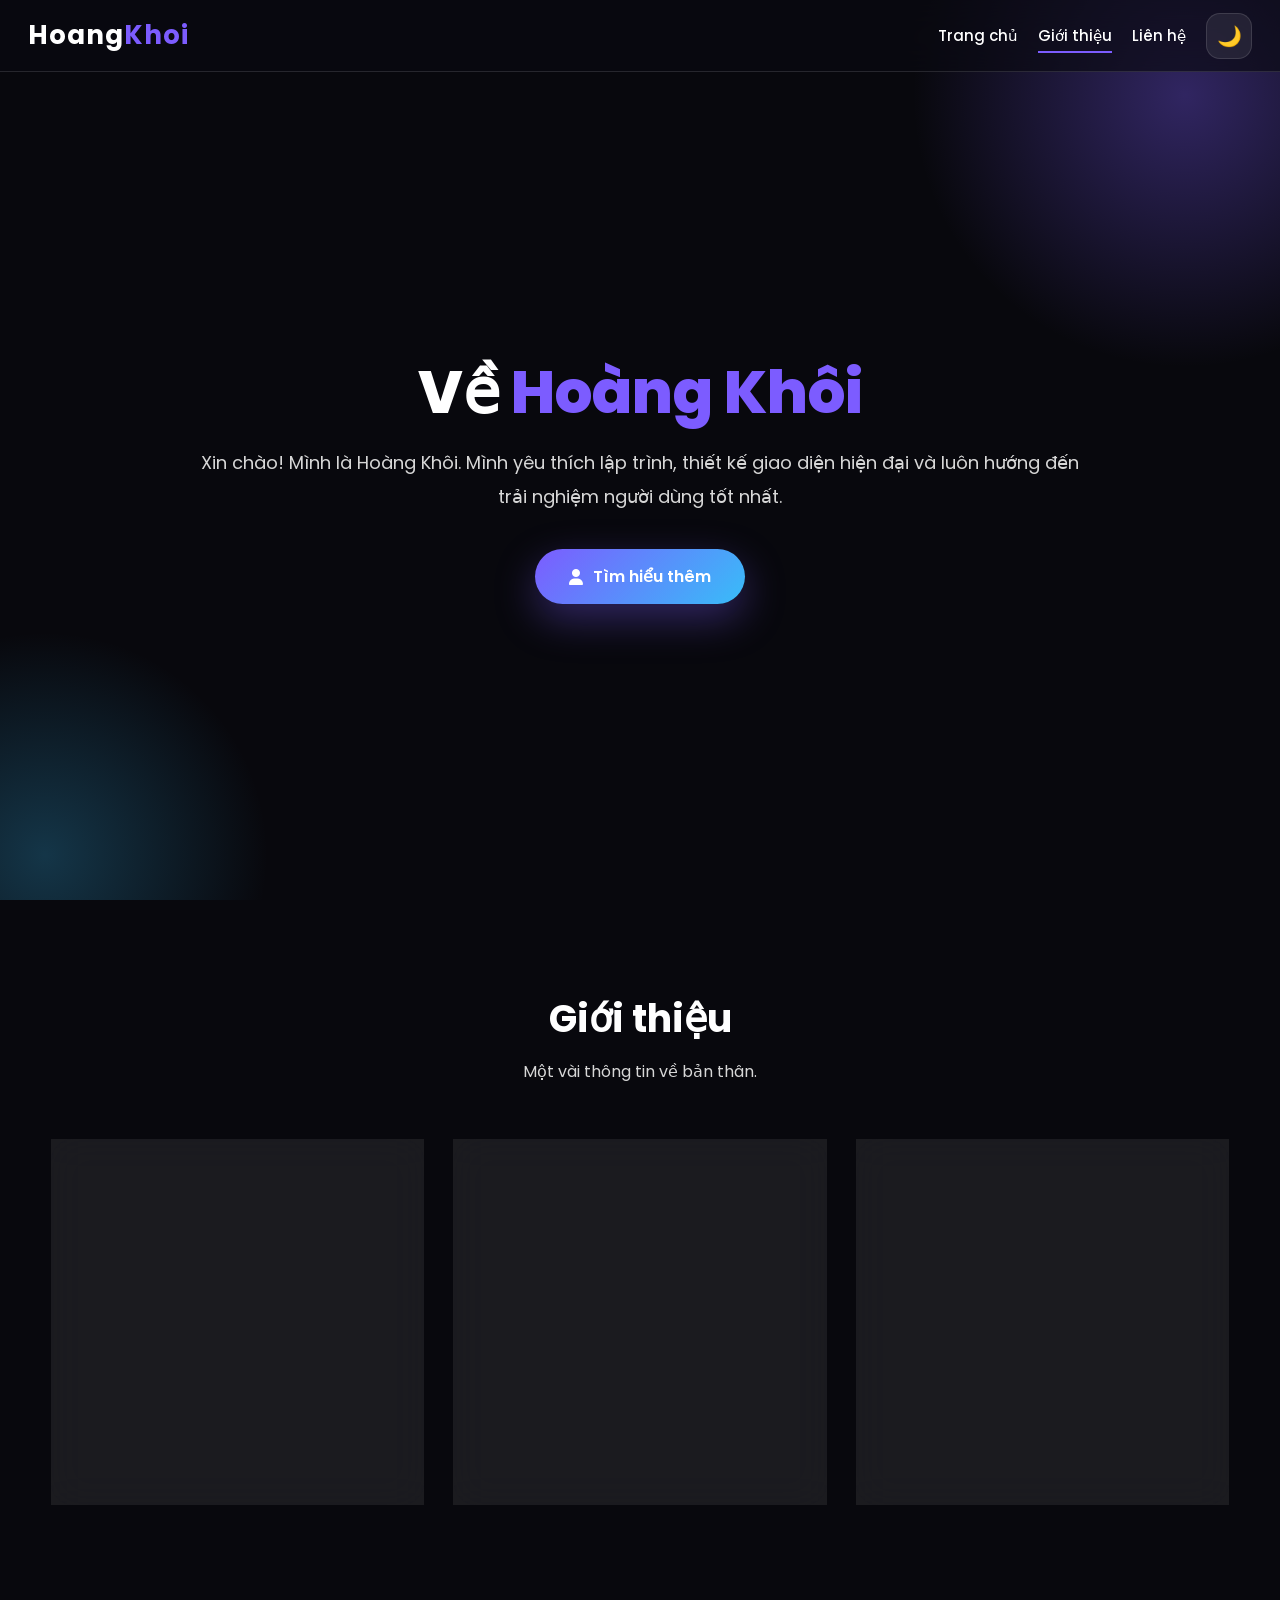
==== commit 8241dd39: "Add files via upload" ====
--- a/about.html
+++ b/about.html
@@ -86,7 +86,7 @@
 
     </a>
 
-    <a href="#services">
+    <a href="index.html">
 
         <i class="fa-solid fa-layer-group"></i>
 
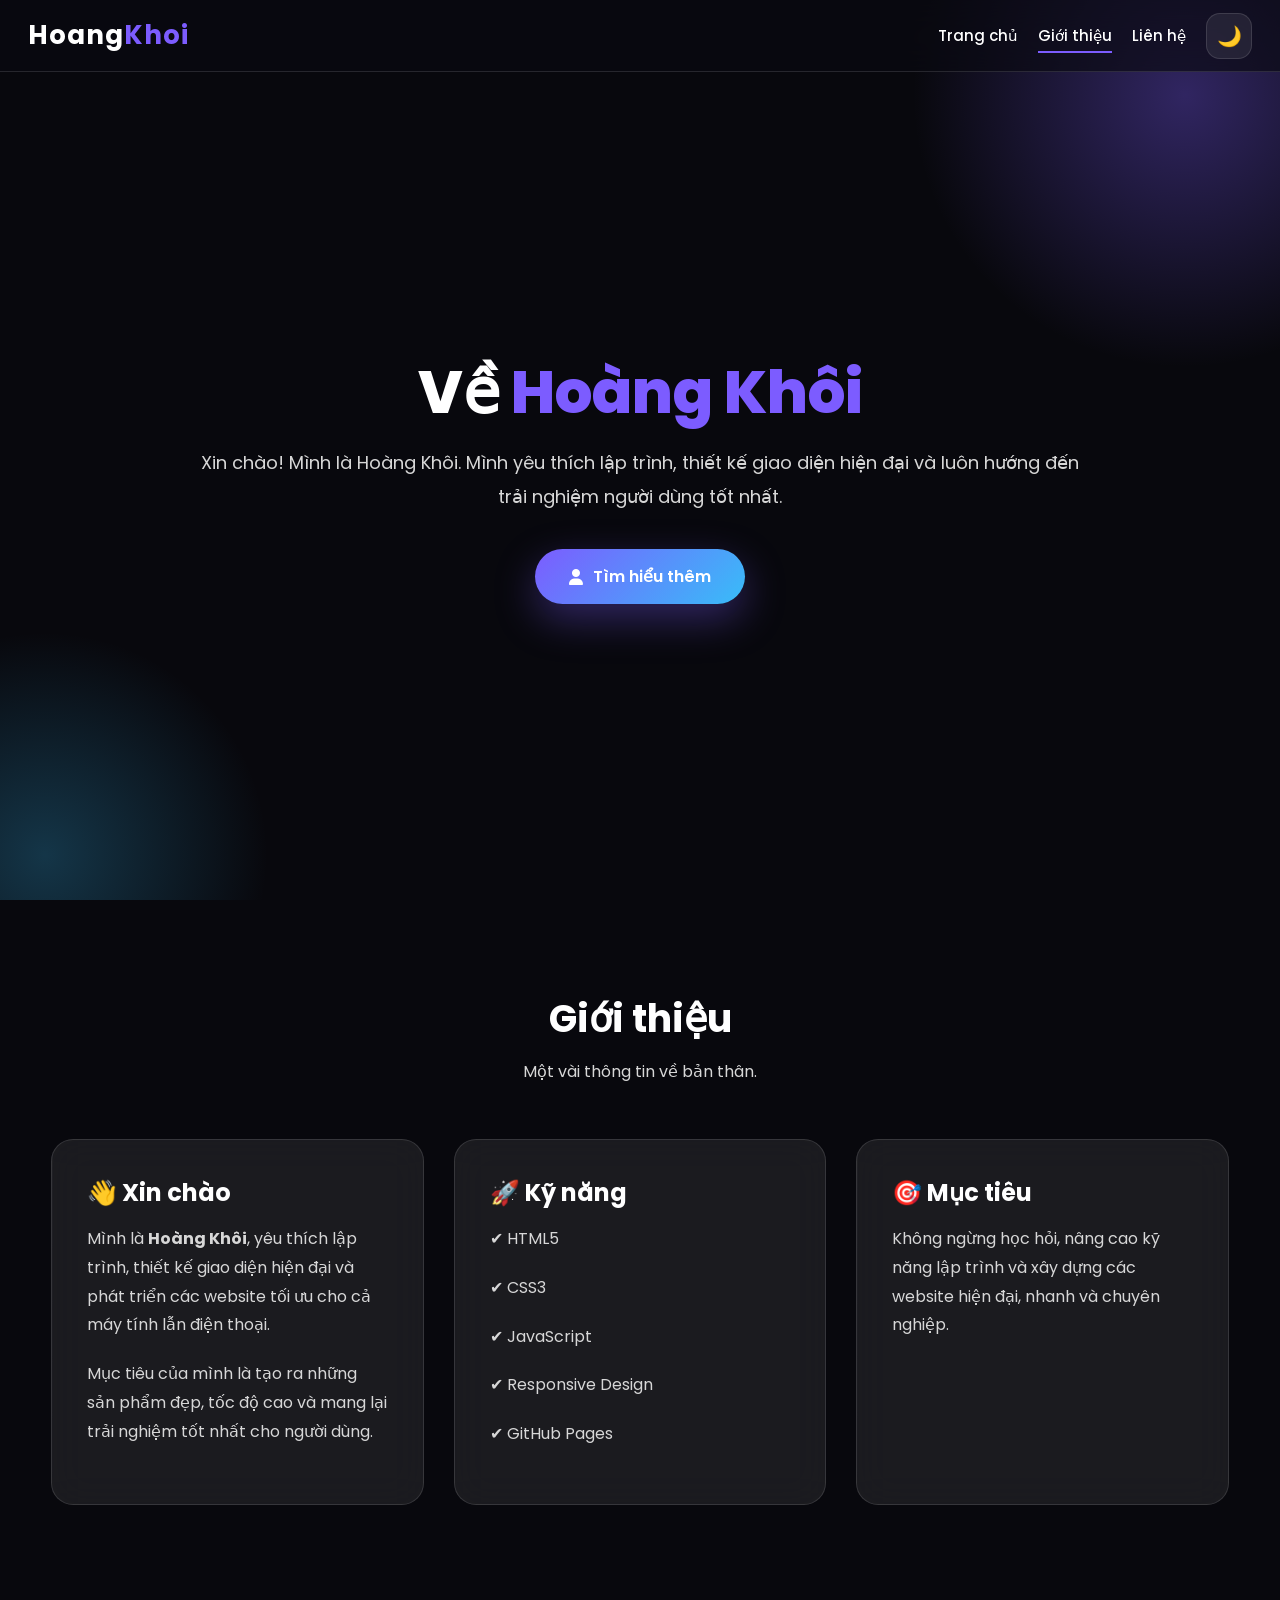
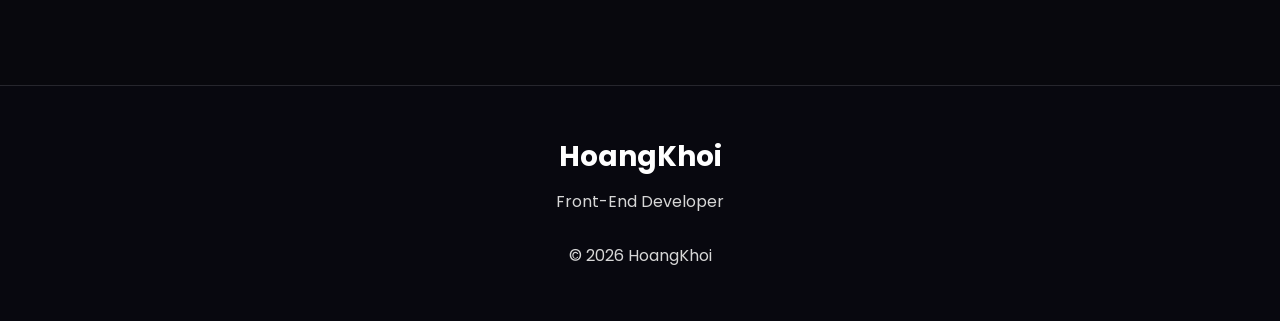
==== commit 926f6278: "Add files via upload" ====
--- a/about.html
+++ b/about.html
@@ -85,6 +85,14 @@
         Liên hệ
 
     </a>
+    
+    <a href="music.html">
+
+    <i class="fa-solid fa-music"></i>
+
+    Music
+
+</a>
 
     <a href="index.html">
 
--- a/style.css
+++ b/style.css
@@ -1287,4 +1287,375 @@
 
 /*==================================================
         END OF FILE
-==================================================*/+==================================================*/
+/*=========================================
+            PHK MUSIC
+=========================================*/
+
+.music-search{
+    width:100%;
+    max-width:700px;
+    margin:35px auto;
+    display:flex;
+    align-items:center;
+    gap:12px;
+    padding:15px 20px;
+    border-radius:18px;
+    background:var(--glass);
+    border:1px solid var(--border);
+    backdrop-filter:blur(20px);
+}
+
+.music-search i{
+    font-size:18px;
+    color:var(--primary);
+}
+
+.music-search input{
+    flex:1;
+    background:transparent;
+    border:none;
+    outline:none;
+    color:var(--white);
+    font-size:16px;
+}
+
+.music-search input::placeholder{
+    color:#999;
+}
+
+/*============================*/
+
+.music-list{
+
+    display:flex;
+
+    flex-direction:column;
+
+    gap:18px;
+
+    margin-top:40px;
+
+}
+
+/*============================*/
+
+.music-item{
+
+    display:flex;
+
+    align-items:center;
+
+    justify-content:space-between;
+
+    gap:20px;
+
+    padding:18px;
+
+    border-radius:22px;
+
+    background:var(--glass);
+
+    border:1px solid var(--border);
+
+    transition:.35s;
+
+}
+
+.music-item:hover{
+
+    transform:translateY(-4px);
+
+    box-shadow:0 15px 40px rgba(0,0,0,.25);
+
+}
+
+/*============================*/
+
+.music-cover img{
+
+    width:75px;
+
+    height:75px;
+
+    border-radius:16px;
+
+    object-fit:cover;
+
+}
+
+/*============================*/
+
+.music-info{
+
+    flex:1;
+
+}
+
+.music-info h3{
+
+    color:var(--white);
+
+    margin-bottom:8px;
+
+    font-size:20px;
+
+}
+
+.music-info p{
+
+    color:var(--text);
+
+    font-size:15px;
+
+}
+
+.music-info span{
+
+    display:block;
+
+    margin-top:6px;
+
+    font-size:13px;
+
+    opacity:.75;
+
+}
+
+/*============================*/
+
+.music-buttons{
+
+    display:flex;
+
+    align-items:center;
+
+    gap:12px;
+
+}
+
+.play-btn,
+
+.download-btn{
+
+    width:48px;
+
+    height:48px;
+
+    border:none;
+
+    border-radius:50%;
+
+    cursor:pointer;
+
+    display:flex;
+
+    justify-content:center;
+
+    align-items:center;
+
+    font-size:18px;
+
+    transition:.3s;
+
+    text-decoration:none;
+
+}
+
+.play-btn{
+
+    background:linear-gradient(135deg,var(--primary),var(--secondary));
+
+    color:#fff;
+
+}
+
+.play-btn:hover{
+
+    transform:scale(1.08);
+
+}
+
+.download-btn{
+
+    background:#222;
+
+    color:#fff;
+
+}
+
+.download-btn:hover{
+
+    background:var(--primary);
+
+}
+
+/*============================*/
+
+.mini-player{
+
+    position:fixed;
+
+    left:20px;
+
+    right:20px;
+
+    bottom:20px;
+
+    padding:15px 20px;
+
+    border-radius:22px;
+
+    background:rgba(20,20,20,.9);
+
+    backdrop-filter:blur(25px);
+
+    border:1px solid rgba(255,255,255,.08);
+
+    display:flex;
+
+    align-items:center;
+
+    justify-content:space-between;
+
+    gap:20px;
+
+    z-index:999;
+
+    box-shadow:0 10px 35px rgba(0,0,0,.4);
+
+}
+
+.mini-cover img{
+
+    width:60px;
+
+    height:60px;
+
+    border-radius:14px;
+
+    object-fit:cover;
+
+}
+
+.mini-info{
+
+    flex:1;
+
+}
+
+.mini-info h4{
+
+    color:#fff;
+
+    margin-bottom:6px;
+
+}
+
+.mini-info p{
+
+    color:#aaa;
+
+    font-size:14px;
+
+}
+
+.mini-control{
+
+    display:flex;
+
+    gap:12px;
+
+}
+
+.mini-control button{
+
+    width:45px;
+
+    height:45px;
+
+    border:none;
+
+    border-radius:50%;
+
+    cursor:pointer;
+
+    background:var(--primary);
+
+    color:#fff;
+
+    transition:.3s;
+
+}
+
+.mini-control button:hover{
+
+    transform:scale(1.1);
+
+}
+
+/*============================*/
+
+@media(max-width:768px){
+
+.music-item{
+
+flex-wrap:wrap;
+
+}
+
+.music-cover{
+
+width:100%;
+
+display:flex;
+
+justify-content:center;
+
+}
+
+.music-buttons{
+
+width:100%;
+
+justify-content:flex-end;
+
+}
+
+.mini-player{
+
+left:10px;
+
+right:10px;
+
+bottom:10px;
+
+padding:12px;
+
+}
+
+}
+body.light .music-info h3{
+    color:#222;
+}
+
+body.light .music-search input{
+    color:#222;
+}
+
+body.light .download-btn{
+    background:#eee;
+    color:#222;
+}
+
+body.light .mini-player{
+    background:#fff;
+}
+
+body.light .mini-info h4{
+    color:#222;
+}
+
+body.light .mini-info p{
+    color:#666;
+}
